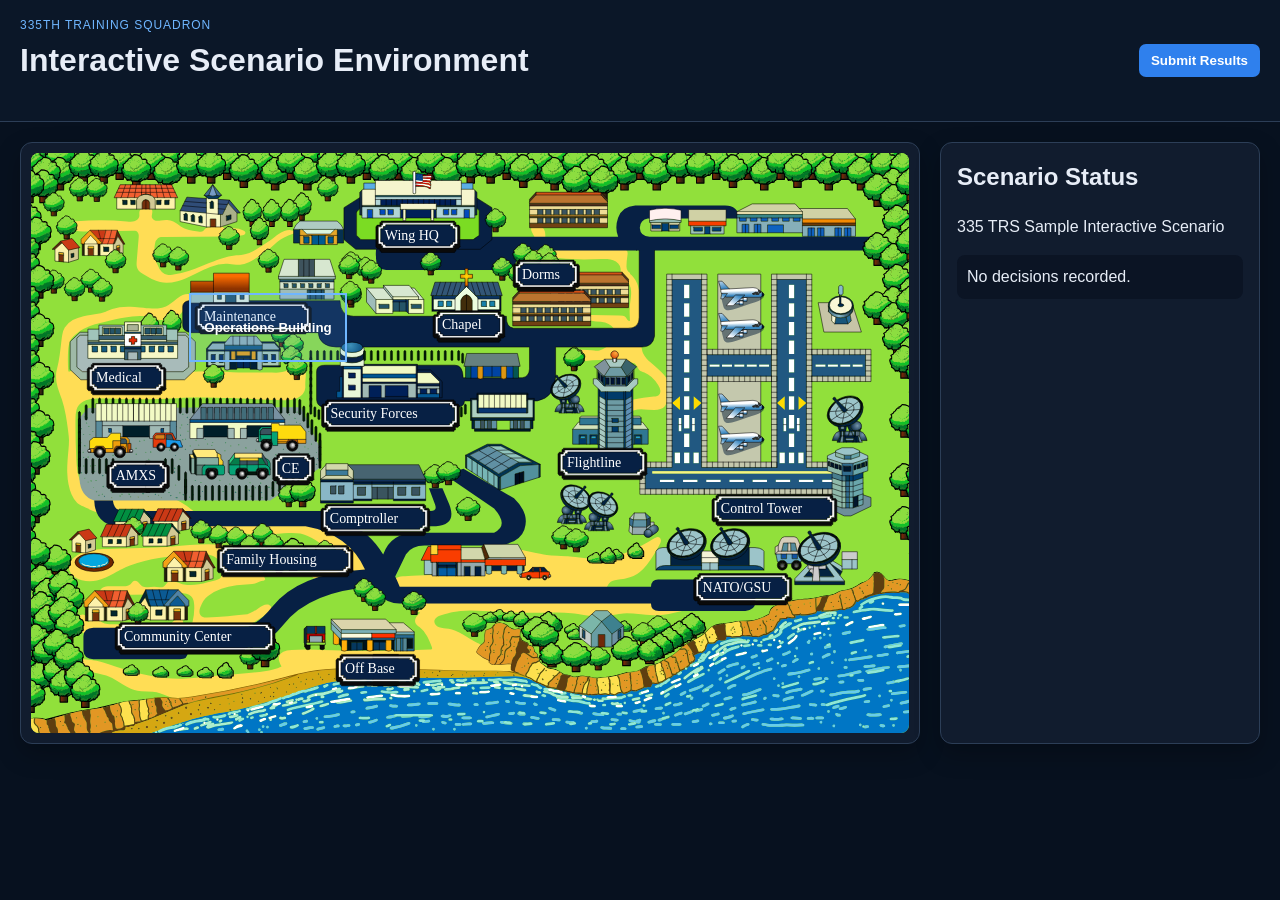
==== student/index.html @ 84637b0a "second commit" ====
<!DOCTYPE html>
<html lang="en">
<head>
  <meta charset="UTF-8" />
  <meta name="viewport" content="width=device-width, initial-scale=1.0" />
  <title>335 TRS Interactive Scenario - Student</title>
  <link rel="stylesheet" href="../shared/css/base.css" />
  <link rel="stylesheet" href="./styles.css" />
</head>
<body>
  <header class="app-header">
    <div>
      <p class="eyebrow">335th Training Squadron</p>
      <h1>Interactive Scenario Environment</h1>
    </div>
    <button id="submitResultsBtn" class="primary-btn">Submit Results</button>
  </header>

  <main class="student-layout">
    <section class="map-panel" aria-label="Interactive base map">
      <div id="mapContainer" class="map-container">
        <img id="baseMap" src="../assets/maps/base-map-placeholder.svg" alt="Training base map" />
        <div id="buildingLayer" class="building-layer"></div>
      </div>
    </section>

    <aside class="status-panel">
      <h2>Scenario Status</h2>
      <p id="scenarioTitle">Loading scenario...</p>
      <div id="collectionSummary" class="summary-card">No decisions recorded.</div>
    </aside>
  </main>

  <div id="modalRoot"></div>

  <script type="module" src="./js/studentApp.js"></script>
</body>
</html>
---- shared/css/base.css ----
:root {
  font-size: 62.5%;
  --bg: #07111f;
  --panel: #111c2e;
  --panel-dark: #0b1424;
  --border: #2c3e57;
  --text: #e7edf7;
  --muted: #aab7c9;
  --accent: #6fb6ff;
  --accent-strong: #2f80ed;
  --shadow: 0 1rem 2.5rem rgba(0, 0, 0, 0.25);
}

* { box-sizing: border-box; }
body {
  margin: 0;
  font-family: Arial, Helvetica, sans-serif;
  font-size: 1.6rem;
  line-height: 1.5;
  background: var(--bg);
  color: var(--text);
}

.app-header {
  display: flex;
  justify-content: space-between;
  align-items: center;
  gap: 2rem;
  padding: 1.6rem 2rem;
  background: #0b1728;
  border-bottom: 1px solid var(--border);
}

h1, h2, p { margin-top: 0; }
.eyebrow { color: var(--accent); text-transform: uppercase; letter-spacing: 0.08em; font-size: 1.2rem; margin-bottom: 0.2rem; }
.muted { color: var(--muted); }
.button-row { display: flex; gap: 1rem; align-items: center; }
.primary-btn, .secondary-btn {
  border: 0;
  border-radius: 0.7rem;
  padding: 0.9rem 1.2rem;
  color: #fff;
  cursor: pointer;
  font-weight: 700;
}
.primary-btn { background: var(--accent-strong); }
.secondary-btn { background: #263b56; }
.modal-backdrop {
  position: fixed;
  inset: 0;
  display: grid;
  place-items: center;
  background: rgba(0,0,0,0.65);
  padding: 2rem;
  z-index: 1000;
}
.modal-card {
  width: min(64rem, 100%);
  background: var(--panel);
  border: 1px solid var(--border);
  border-radius: 1.2rem;
  box-shadow: var(--shadow);
}
.modal-header, .modal-body, .modal-footer { padding: 1.6rem; }
.modal-header { border-bottom: 1px solid var(--border); }
.modal-footer { display: flex; justify-content: flex-end; gap: 1rem; border-top: 1px solid var(--border); }
---- student/styles.css ----
.student-layout {
  display: grid;
  grid-template-columns: minmax(0, 1fr) 32rem;
  gap: 2rem;
  padding: 2rem;
}

.map-panel,
.status-panel {
  background: var(--panel);
  border: 1px solid var(--border);
  border-radius: 1.2rem;
  box-shadow: var(--shadow);
}

.map-panel { padding: 1rem; }
.status-panel { padding: 1.6rem; }

.map-container {
  position: relative;
  min-height: 58rem;
  overflow: hidden;
  border-radius: 0.8rem;
  background: #111827;
}

.map-container img {
  width: 100%;
  height: 100%;
  min-height: 58rem;
  object-fit: cover;
  display: block;
}

.building-marker {
  position: absolute;
  border: 2px solid var(--accent);
  background: rgba(80, 160, 255, 0.16);
  color: #fff;
  font-weight: 700;
  cursor: pointer;
}

.summary-card {
  margin-top: 1rem;
  padding: 1rem;
  background: var(--panel-dark);
  border-radius: 0.8rem;
}
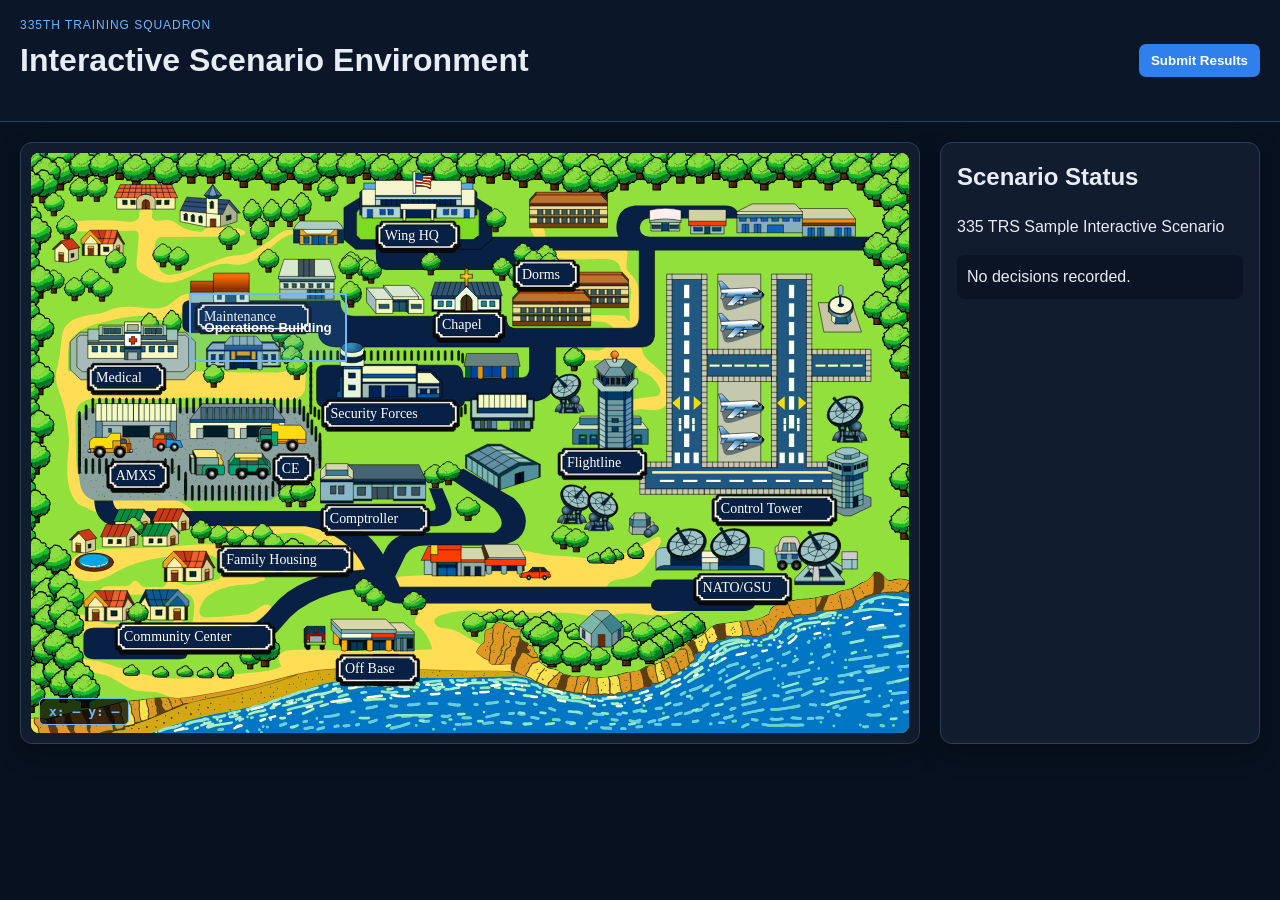
==== commit 673244be: "feat: Enhance student and instructor interfaces with new features and styles - Updated CSS for instr" ====
--- a/student/index.html
+++ b/student/index.html
@@ -33,6 +33,9 @@
 
   <div id="modalRoot"></div>
 
-  <script type="module" src="./js/studentApp.js"></script>
+  <script src="../data/scenario.js"></script>
+  <script src="../shared/js/scenarioLoader.js"></script>
+  <script src="../shared/js/modal.js"></script>
+  <script src="./js/studentApp.js"></script>
 </body>
 </html>
--- a/student/styles.css
+++ b/student/styles.css
@@ -47,3 +47,43 @@
   background: var(--panel-dark);
   border-radius: 0.8rem;
 }
+
+.entity-list,
+.item-list {
+  display: flex;
+  flex-direction: column;
+  gap: 0.6rem;
+  margin-top: 0.8rem;
+}
+
+.entity-btn,
+.item-btn {
+  display: flex;
+  align-items: center;
+  justify-content: space-between;
+  text-align: left;
+  width: 100%;
+}
+
+.entity-type-badge {
+  font-size: 0.75rem;
+  font-weight: 600;
+  text-transform: uppercase;
+  letter-spacing: 0.05em;
+  color: var(--accent);
+  padding: 0.2rem 0.5rem;
+  border: 1px solid var(--accent);
+  border-radius: 0.4rem;
+  white-space: nowrap;
+}
+
+.item-content-title {
+  margin-bottom: 0.4rem;
+}
+
+.decision-recorded {
+  margin-top: 1rem;
+  padding: 0.5rem 0.8rem;
+  background: var(--panel-dark);
+  border-radius: 0.4rem;
+}
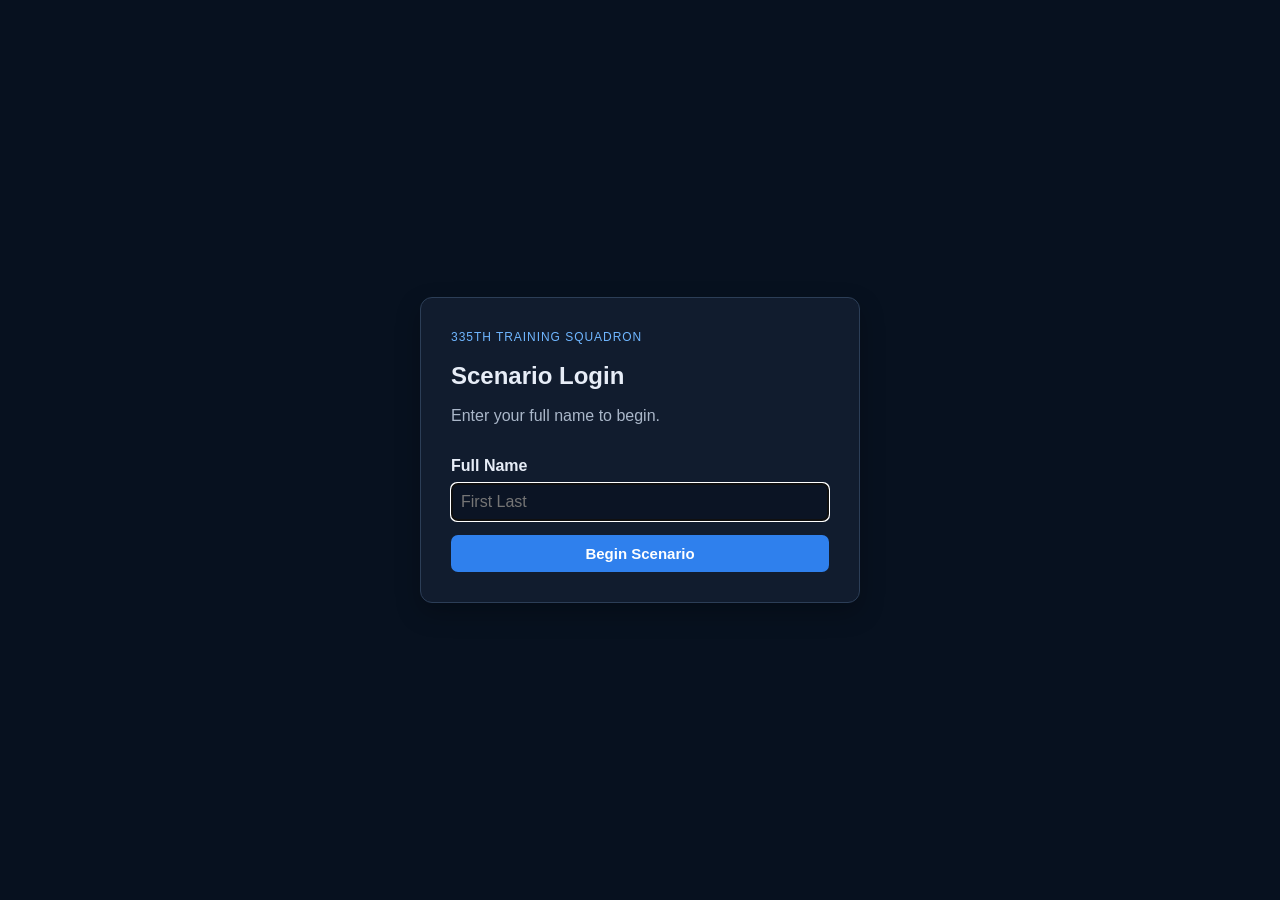
==== commit 93cfe34f: "feat: Add student login, JS submission format, and multi-student evaluation - Student login overlay " ====
--- a/student/index.html
+++ b/student/index.html
@@ -8,6 +8,17 @@
   <link rel="stylesheet" href="./styles.css" />
 </head>
 <body>
+
+  <div id="loginOverlay" class="login-overlay">
+    <div class="login-card">
+      <p class="eyebrow">335th Training Squadron</p>
+      <h2>Scenario Login</h2>
+      <p class="muted">Enter your full name to begin.</p>
+      <label>Full Name <input id="studentNameInput" type="text" placeholder="First Last" autocomplete="name" /></label>
+      <button id="beginScenarioBtn" class="primary-btn">Begin Scenario</button>
+    </div>
+  </div>
+
   <header class="app-header">
     <div>
       <p class="eyebrow">335th Training Squadron</p>
@@ -27,6 +38,7 @@
     <aside class="status-panel">
       <h2>Scenario Status</h2>
       <p id="scenarioTitle">Loading scenario...</p>
+      <p id="studentNameDisplay" class="muted"></p>
       <div id="collectionSummary" class="summary-card">No decisions recorded.</div>
     </aside>
   </main>
--- a/student/styles.css
+++ b/student/styles.css
@@ -13,8 +13,12 @@
   box-shadow: var(--shadow);
 }
 
-.map-panel { padding: 1rem; }
-.status-panel { padding: 1.6rem; }
+.map-panel {
+  padding: 1rem;
+}
+.status-panel {
+  padding: 1.6rem;
+}
 
 .map-container {
   position: relative;
@@ -34,9 +38,9 @@
 
 .building-marker {
   position: absolute;
-  border: 2px solid var(--accent);
-  background: rgba(80, 160, 255, 0.16);
-  color: #fff;
+  border: 2px solid rgba(80, 160, 255, 0);
+  background: rgba(80, 160, 255, 0);
+  color: rgba(80, 160, 255, 0);
   font-weight: 700;
   cursor: pointer;
 }
@@ -87,3 +91,51 @@
   background: var(--panel-dark);
   border-radius: 0.4rem;
 }
+
+/* ── Login overlay ───────────────────────────────────────────────────────── */
+
+.login-overlay {
+  position: fixed;
+  inset: 0;
+  z-index: 9000;
+  display: grid;
+  place-items: center;
+  background: var(--bg);
+}
+
+.login-card {
+  width: min(44rem, 90vw);
+  background: var(--panel);
+  border: 1px solid var(--border);
+  border-radius: 1.2rem;
+  padding: 3rem;
+  box-shadow: var(--shadow);
+  display: flex;
+  flex-direction: column;
+  gap: 1rem;
+}
+
+.login-card h2 { margin: 0; }
+
+.login-card label {
+  display: grid;
+  gap: 0.5rem;
+  font-weight: 700;
+}
+
+.login-card input {
+  width: 100%;
+  padding: 0.9rem;
+  border-radius: 0.6rem;
+  border: 1px solid var(--border);
+  background: var(--panel-dark);
+  color: var(--text);
+  font-size: 1.6rem;
+}
+
+.login-card .primary-btn {
+  margin-top: 0.4rem;
+  width: 100%;
+  padding: 1rem;
+  font-size: 1.5rem;
+}
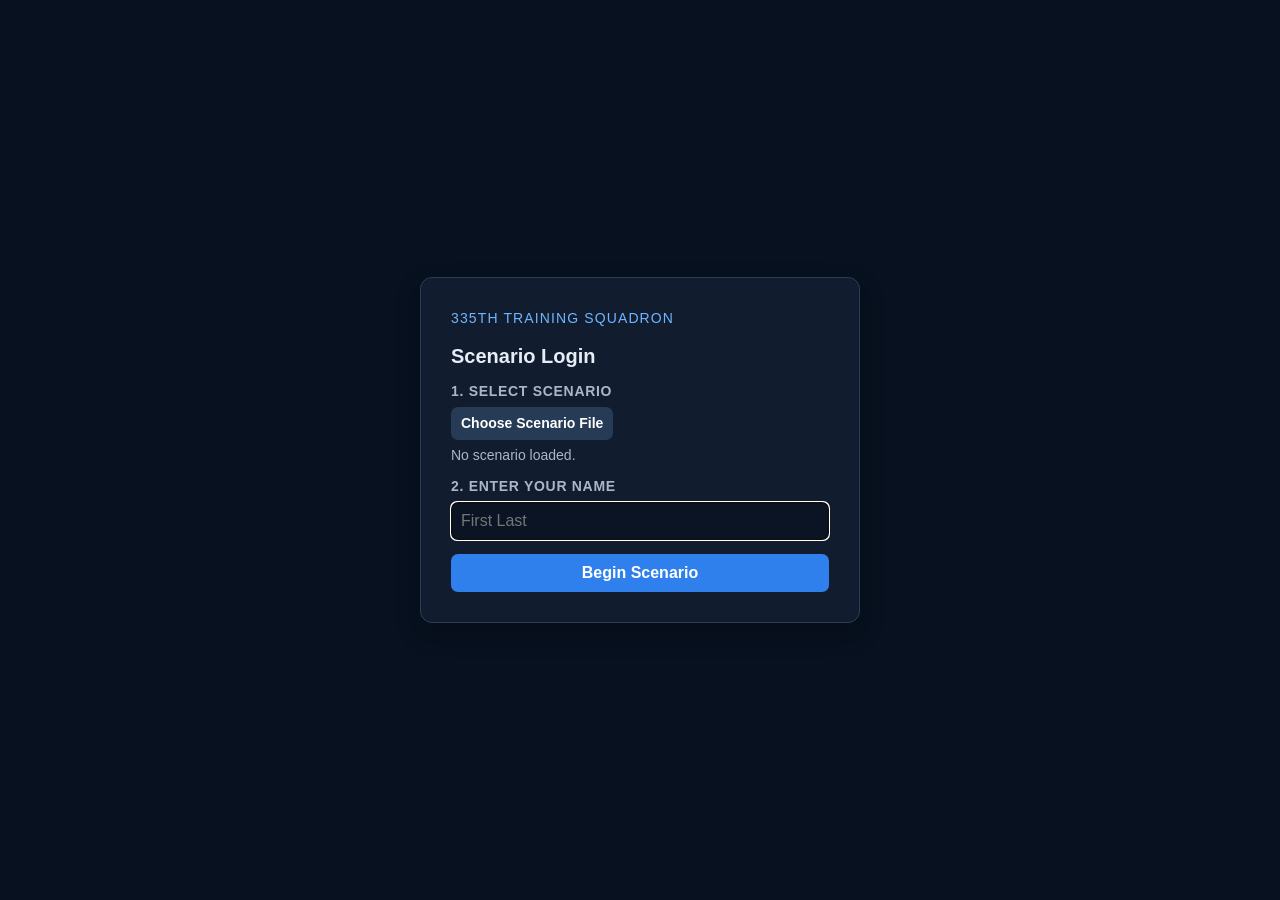
==== commit 3dbd70e0: "Add new entity images and scenario files - Added 10 new entity images (entity-image-001.png to entit" ====
--- a/student/index.html
+++ b/student/index.html
@@ -13,9 +13,20 @@
     <div class="login-card">
       <p class="eyebrow">335th Training Squadron</p>
       <h2>Scenario Login</h2>
-      <p class="muted">Enter your full name to begin.</p>
-      <label>Full Name <input id="studentNameInput" type="text" placeholder="First Last" autocomplete="name" /></label>
-      <button id="beginScenarioBtn" class="primary-btn">Begin Scenario</button>
+
+      <div class="login-scenario-row">
+        <span class="login-step-label">1. Select Scenario</span>
+        <label class="secondary-btn login-file-btn" for="scenarioFileInput">Choose Scenario File</label>
+        <input id="scenarioFileInput" type="file" accept=".json,application/json" style="display:none;" />
+        <p id="scenarioLoadedTitle" class="login-scenario-title muted">No scenario loaded.</p>
+      </div>
+
+      <label class="login-name-label">
+        <span class="login-step-label">2. Enter Your Name</span>
+        <input id="studentNameInput" type="text" placeholder="First Last" autocomplete="name" />
+      </label>
+
+      <button id="beginScenarioBtn" class="primary-btn" disabled>Begin Scenario</button>
     </div>
   </div>
 
@@ -45,9 +56,9 @@
 
   <div id="modalRoot"></div>
 
-  <script src="../data/scenario.js"></script>
   <script src="../shared/js/scenarioLoader.js"></script>
   <script src="../shared/js/modal.js"></script>
+  <script src="../shared/js/jsonUtils.js"></script>
   <script src="./js/studentApp.js"></script>
 </body>
 </html>
--- a/shared/css/base.css
+++ b/shared/css/base.css
@@ -31,8 +31,11 @@
   border-bottom: 1px solid var(--border);
 }
 
-h1, h2, p { margin-top: 0; }
-.eyebrow { color: var(--accent); text-transform: uppercase; letter-spacing: 0.08em; font-size: 1.2rem; margin-bottom: 0.2rem; }
+h1 { font-size: 2.4rem; margin-top: 0; margin-bottom: 0.3rem; }
+h2 { font-size: 2rem; margin-top: 0; }
+h3 { font-size: 1.6rem; margin-top: 0; }
+p  { margin-top: 0; }
+.eyebrow { color: var(--accent); text-transform: uppercase; letter-spacing: 0.08em; font-size: 1.4rem; margin-bottom: 0.2rem; }
 .muted { color: var(--muted); }
 .button-row { display: flex; gap: 1rem; align-items: center; }
 .primary-btn, .secondary-btn {
--- a/student/styles.css
+++ b/student/styles.css
@@ -70,7 +70,7 @@
 }
 
 .entity-type-badge {
-  font-size: 0.75rem;
+  font-size: 1.4rem;
   font-weight: 600;
   text-transform: uppercase;
   letter-spacing: 0.05em;
@@ -137,5 +137,119 @@
   margin-top: 0.4rem;
   width: 100%;
   padding: 1rem;
-  font-size: 1.5rem;
-}
+  font-size: 1.6rem;
+}
+
+/* ── Login scenario picker ───────────────────────────────────────────────── */
+
+.login-scenario-row {
+  display: flex;
+  flex-direction: column;
+  gap: 0.5rem;
+}
+
+.login-step-label {
+  font-size: 1.4rem;
+  font-weight: 700;
+  color: var(--muted);
+  text-transform: uppercase;
+  letter-spacing: 0.05em;
+}
+
+.login-file-btn {
+  display: inline-block;
+  cursor: pointer;
+  width: fit-content;
+  font-size: 1.4rem;
+  padding: 0.6rem 1rem;
+}
+
+.login-scenario-title {
+  font-size: 1.4rem;
+  margin: 0;
+}
+
+.login-name-label {
+  display: grid;
+  gap: 0.5rem;
+  font-weight: 700;
+}
+
+/* ── Building modal entity rows ──────────────────────────────────────────── */
+
+.entity-row {
+  display: flex;
+  align-items: center;
+  gap: 1.2rem;
+  padding: 1rem 1.2rem;
+  background: var(--panel-dark);
+  border: 1px solid var(--border);
+  border-radius: 0.6rem;
+  width: 100%;
+  text-align: left;
+  cursor: pointer;
+  color: var(--text);
+}
+.entity-row:hover { border-color: var(--accent); }
+
+.entity-row-thumb {
+  width: 5.6rem;
+  height: 5.6rem;
+  object-fit: cover;
+  border-radius: 0.4rem;
+  flex-shrink: 0;
+}
+.entity-row-thumb-placeholder {
+  width: 5.6rem;
+  height: 5.6rem;
+  flex-shrink: 0;
+  background: var(--panel);
+  border: 1px solid var(--border);
+  border-radius: 0.4rem;
+  display: flex;
+  align-items: center;
+  justify-content: center;
+  color: var(--muted);
+  font-size: 2rem;
+}
+
+.entity-row-arrow { color: var(--accent); flex-shrink: 0; }
+.entity-row-name  { font-weight: 700; font-size: 1.6rem; text-transform: uppercase; }
+
+/* ── Two-column modal layout (entity detail + item review) ───────────────── */
+
+.modal-card.modal-wide { width: min(80rem, 100%); }
+
+.modal-two-col {
+  display: grid;
+  grid-template-columns: 16rem 1fr;
+  gap: 1.6rem;
+  align-items: start;
+}
+
+.modal-col-img img {
+  width: 100%;
+  aspect-ratio: 1 / 1;
+  object-fit: cover;
+  border-radius: 0.6rem;
+  display: block;
+}
+.modal-col-img-placeholder {
+  width: 100%;
+  aspect-ratio: 1 / 1;
+  background: var(--panel-dark);
+  border: 1px solid var(--border);
+  border-radius: 0.6rem;
+  display: flex;
+  align-items: center;
+  justify-content: center;
+  color: var(--muted);
+  font-size: 3.2rem;
+}
+
+.modal-detail-prompt {
+  font-size: 1.4rem;
+  color: var(--muted);
+  margin-top: 1rem;
+  margin-bottom: 0.6rem;
+}
